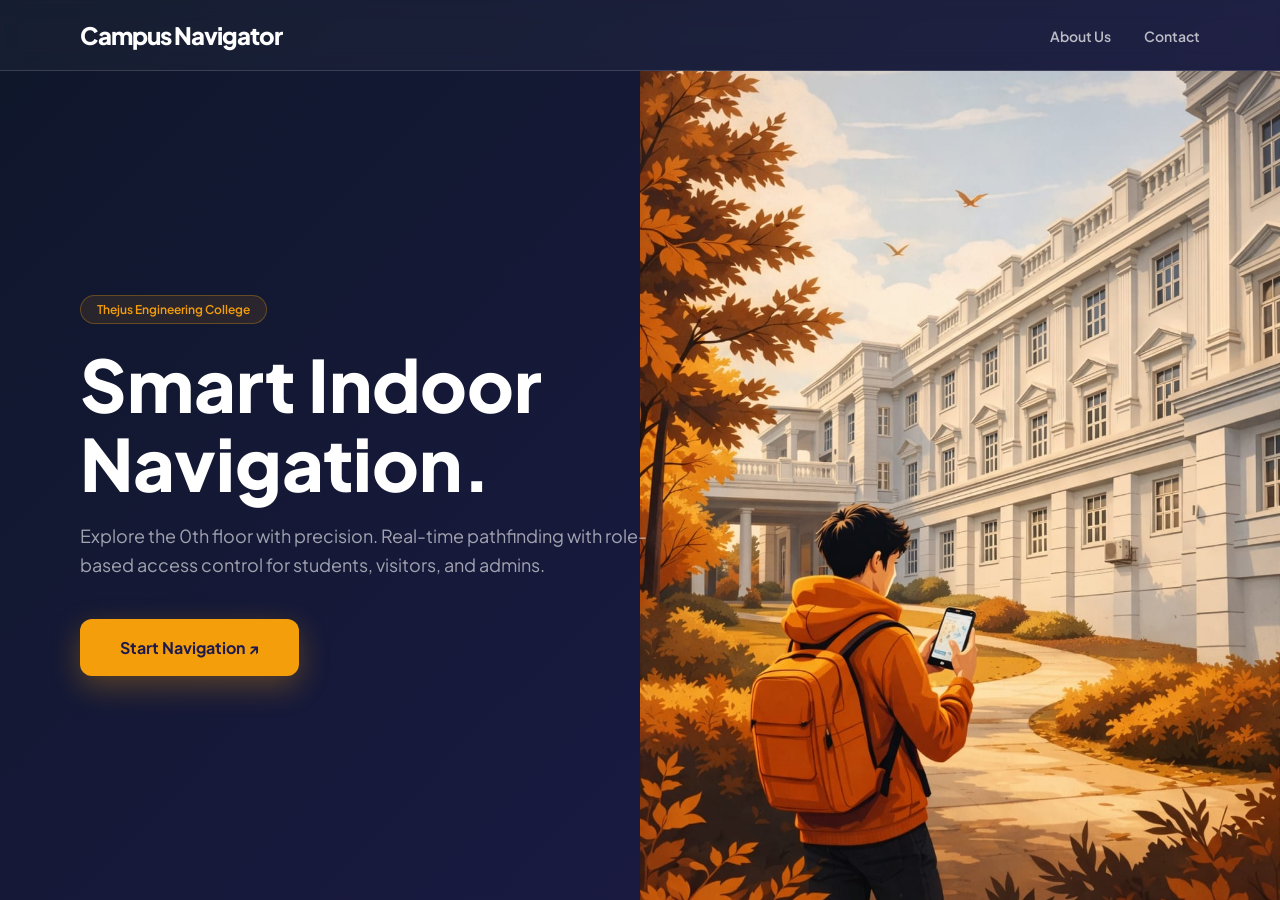
==== index.html @ ee532f64 "Initial commit: Indoor Navigation project" ====
<!DOCTYPE html>
<html lang="en">
<head>
    <meta charset="UTF-8">
    <meta name="viewport" content="width=device-width, initial-scale=1.0">
    <title>Campus Navigator | Welcome</title>
    <link href="https://fonts.googleapis.com/css2?family=Plus+Jakarta+Sans:wght@400;600;800&display=swap" rel="stylesheet">
    <style>
        :root {
            --glass: rgba(255, 255, 255, 0.07);
            --border: rgba(255, 255, 255, 0.15);
            --accent: #f59e0b;
        }
        * { margin: 0; padding: 0; box-sizing: border-box; font-family: 'Plus Jakarta Sans', sans-serif; }
        
        body {
            background: linear-gradient(135deg, #0f172a 0%, #1e1b4b 100%);
            min-height: 100vh;
            display: flex;
            flex-direction: column;
            color: white;
            overflow: hidden;
        }

        /* Top Navigation Bar */
        nav {
            display: flex;
            justify-content: space-between;
            align-items: center;
            padding: 20px 80px;
            background: rgba(255, 255, 255, 0.03);
            backdrop-filter: blur(10px);
            border-bottom: 1px solid var(--border);
            z-index: 100;
        }
        .logo { font-weight: 800; font-size: 24px; letter-spacing: -1px; }
        .nav-links button { 
            background: none;
            border: none;
            color: rgba(255,255,255,0.7); 
            cursor: pointer;
            margin-left: 30px; 
            font-size: 14px; 
            font-weight: 600;
            transition: 0.3s; 
        }
        .nav-links button:hover { color: var(--accent); }

        /* Main Content */
        .hero {
            flex: 1;
            position: relative;
            display: flex;
            align-items: center;
            padding: 0 80px;
            background: url('WhatsApp Image 2026-03-11 at 12.50.50 AM.jpeg') no-repeat center right;
            background-size: 50%;
        }
        .content { max-width: 600px; }
        .badge {
            background: rgba(245, 158, 11, 0.1);
            color: var(--accent);
            padding: 6px 16px;
            border-radius: 20px;
            font-size: 12px;
            font-weight: 600;
            display: inline-block;
            margin-bottom: 20px;
            border: 1px solid rgba(245, 158, 11, 0.3);
        }
        h1 { font-size: 72px; line-height: 1.1; font-weight: 800; margin-bottom: 20px; }
        p { color: rgba(255,255,255,0.6); font-size: 18px; margin-bottom: 40px; line-height: 1.6; }

        .btn-main {
            background: var(--accent);
            color: #1e1b4b;
            padding: 18px 40px;
            border-radius: 12px;
            text-decoration: none;
            font-weight: 700;
            display: inline-flex;
            align-items: center;
            gap: 10px;
            transition: 0.3s;
            box-shadow: 0 10px 30px rgba(245, 158, 11, 0.3);
        }
        .btn-main:hover { transform: translateY(-3px); box-shadow: 0 15px 40px rgba(245, 158, 11, 0.5); }

        /* About card overlays the image only when opened from the navigation. */
        .info-card {
            position: absolute;
            top: 50%;
            right: 6%;
            z-index: 2;
            width: min(340px, 40%);
            padding: 26px;
            border-radius: 22px;
            border: 1px solid rgba(255, 255, 255, 0.22);
            background: rgba(15, 23, 42, 0.82);
            backdrop-filter: blur(22px);
            -webkit-backdrop-filter: blur(22px);
            box-shadow: 0 22px 60px rgba(0, 0, 0, 0.42);
            opacity: 0;
            visibility: hidden;
            pointer-events: none;
            transform: translateY(calc(-50% + 12px)) scale(0.98);
            transition: opacity 220ms ease, transform 220ms ease;
        }
        .info-card.is-visible {
            opacity: 1;
            visibility: visible;
            pointer-events: auto;
            transform: translateY(-50%) scale(1);
        }
        .info-card h4 { margin-bottom: 10px; font-size: 18px; color: var(--accent); }
        .info-card p { margin-bottom: 12px; font-size: 13px; line-height: 1.65; }
        .info-card p:last-of-type { margin-bottom: 0; }
        .info-close {
            position: absolute;
            top: 12px;
            right: 12px;
            display: grid;
            width: 32px;
            height: 32px;
            place-items: center;
            border: 1px solid var(--border);
            border-radius: 50%;
            background: rgba(255,255,255,0.08);
            color: white;
            cursor: pointer;
            transition: background-color 180ms ease, transform 180ms ease;
        }
        .info-close:hover { transform: rotate(90deg); background: rgba(255,255,255,0.18); }
        .info-close:focus-visible { outline: 2px solid var(--accent); outline-offset: 3px; }
        .close-btn {
            position: absolute;
            top: 20px; right: 20px;
            background: rgba(255, 255, 255, 0.1);
            border: none; color: white;
            width: 35px; height: 35px;
            border-radius: 50%; cursor: pointer;
            font-weight: 800; transition: 0.3s;
        }
        .close-btn:hover { background: rgba(255, 0, 0, 0.4); }

        /* --- CONTACT SIDE POP-UP STYLES --- */
        .contact-overlay {
            position: fixed;
            top: 0; left: 0;
            width: 100%; height: 100%;
            background: rgba(0, 0, 0, 0.4);
            backdrop-filter: blur(8px);
            display: none; 
            justify-content: flex-end; 
            z-index: 1000;
        }
        .glass-side-popup {
            background: rgba(15, 23, 42, 0.8);
            backdrop-filter: blur(25px);
            -webkit-backdrop-filter: blur(25px);
            border-left: 1px solid rgba(255, 255, 255, 0.1);
            padding: 40px;
            width: 100%;
            max-width: 350px;
            height: 100%;
            box-shadow: -20px 0 50px rgba(0, 0, 0, 0.5);
            position: relative;
            animation: slideLeft 0.4s ease-out;
            display: flex;
            flex-direction: column;
        }
        @keyframes slideLeft {
            from { transform: translateX(100%); }
            to { transform: translateX(0); }
        }
        .glass-side-popup h2 { font-size: 24px; margin-bottom: 8px; color: var(--accent); }
        .glass-side-popup .subtitle { color: rgba(255,255,255,0.6); font-size: 14px; margin-bottom: 30px; }
        
        .team-list { list-style: none; padding: 0; }
        .team-list li { 
            color: white; 
            font-size: 16px; 
            margin-bottom: 15px; 
            display: flex; 
            align-items: center; 
            gap: 12px;
            font-weight: 600;
        }
        .team-list li span { 
            background: rgba(245, 158, 11, 0.15); 
            color: var(--accent); 
            border-radius: 50%; 
            width: 28px; 
            height: 28px; 
            display: inline-flex; 
            align-items: center; 
            justify-content: center; 
            font-size: 12px; 
            border: 1px solid rgba(245, 158, 11, 0.3);
        }

        .contact-box { 
            background: rgba(255,255,255,0.03); 
            border: 1px solid rgba(255,255,255,0.1); 
            padding: 25px; 
            border-radius: 20px; 
            text-align: center; 
            margin-top: auto; 
            margin-bottom: 20px; 
        }
        .contact-box p { margin-bottom: 8px; font-size: 13px; color: rgba(255,255,255,0.5); }
        .contact-box h3 { color: white; font-size: 22px; font-weight: 800; letter-spacing: 1px; margin: 0; }

        /* =========================================
           BULLETPROOF MOBILE FIXES
           ========================================= */
        @media (max-width: 768px) {
            body {
                overflow-y: auto !important; /* Re-enables scrolling so content doesn't cut off */
                overflow-x: hidden !important;
                display: block !important;
            }
            nav {
                padding: 15px;
                flex-direction: column;
                text-align: center;
                gap: 15px;
            }
            .nav-links button {
                margin: 0 10px;
            }
            .hero {
                padding: 40px 20px !important;
                /* Dark gradient overlay + ensuring the image covers the whole mobile screen */
                background-image: linear-gradient(rgba(15, 23, 42, 0.85), rgba(30, 27, 75, 0.95)), url('WhatsApp Image 2026-03-11 at 12.50.50 AM.jpeg') !important;
                background-size: cover !important;
                background-position: center !important;
                background-repeat: no-repeat !important;
                flex-direction: column !important;
                justify-content: center !important;
                align-items: center !important;
                min-height: 80vh !important;
            }
            .content {
                display: flex;
                flex-direction: column;
                align-items: center;
                text-align: center;
                margin: 0 auto;
                max-width: 100%;
            }
            h1 {
                font-size: 46px !important; /* Scaled down for mobile */
                line-height: 1.1;
                margin-bottom: 15px;
            }
            p {
                font-size: 16px !important;
            }
            .hero { min-height: 100vh !important; padding-bottom: 230px !important; }
            .info-card {
                position: fixed;
                top: auto;
                right: auto;
                bottom: 20px;
                left: 50%;
                width: calc(100% - 40px);
                max-width: 440px;
                padding: 20px;
                z-index: 101;
                transform: translate(-50%, 12px) scale(0.98);
            }
            .info-card.is-visible { transform: translate(-50%, 0) scale(1); }
            .glass-side-popup {
                max-width: 100% !important;
                border-left: none !important;
            }
        }
        nav { animation: site-enter-down 650ms cubic-bezier(0.2, 0.75, 0.25, 1) both; }
        .content > * { animation: site-enter-up 650ms cubic-bezier(0.2, 0.75, 0.25, 1) both; }
        .content > :nth-child(1) { animation-delay: 80ms; }
        .content > :nth-child(2) { animation-delay: 160ms; }
        .content > :nth-child(3) { animation-delay: 240ms; }
        .content > :nth-child(4) { animation-delay: 320ms; }
        .logo { transition: color 200ms ease, letter-spacing 200ms ease; }
        .logo:hover { color: var(--accent); letter-spacing: 0.2px; }
        .nav-links button, .close-btn { transition: color 200ms ease, background-color 200ms ease, transform 200ms ease; }
        .nav-links button:hover, .close-btn:hover { transform: translateY(-2px); }
        .btn-main { transition: transform 220ms ease, box-shadow 220ms ease, filter 220ms ease; }
        .btn-main:active { transform: translateY(0) scale(0.98); }
        .team-list li { animation: site-enter-up 400ms both; }
        .team-list li:nth-child(2) { animation-delay: 70ms; }
        .team-list li:nth-child(3) { animation-delay: 140ms; }
        .team-list li:nth-child(4) { animation-delay: 210ms; }
        @keyframes site-enter-up { from { opacity: 0; translate: 0 18px; } to { opacity: 1; translate: 0 0; } }
        @keyframes site-enter-down { from { opacity: 0; translate: 0 -12px; } to { opacity: 1; translate: 0 0; } }
        @media (prefers-reduced-motion: reduce) {
            *, *::before, *::after { scroll-behavior: auto !important; animation-duration: 0.01ms !important; animation-iteration-count: 1 !important; transition-duration: 0.01ms !important; }
        }
    </style>
</head>
<body>
    <nav>
        <div class="logo">Campus Navigator</div>
        <div class="nav-links">
            <button id="about-nav-button" aria-expanded="false" aria-controls="aboutInfoCard" onclick="toggleInfoCard()">About Us</button>
            <button onclick="toggleModal('contactModal')">Contact</button>
        </div>
    </nav>

    <main class="hero">
        <div class="content">
            <div class="badge">Thejus Engineering College</div>
            <h1>Smart Indoor <br>Navigation.</h1>
            <p>Explore the 0th floor with precision. Real-time pathfinding with role-based access control for students, visitors, and admins.</p>
            <a href="options.html" class="btn-main">Start Navigation ↗</a>
        </div>

        <section class="info-card" id="aboutInfoCard" aria-labelledby="about-info-title" aria-hidden="true">
            <button class="info-close" type="button" aria-label="Close About Us information" onclick="toggleInfoCard(false)">✕</button>
            <h4 id="about-info-title">About Campus Navigator</h4>
            <p><strong>The Purpose:</strong> This interactive guide helps students and visitors navigate the 0th floor of Thejus Engineering College.</p>
            <p><strong>The Technology:</strong> MapLibre GL and Dijkstra’s Algorithm find short routes between rooms, with voice guidance to make navigation easier.</p>
        </section>
    </main>

    <div class="contact-overlay" id="contactModal">
        <div class="glass-side-popup">
            <button class="close-btn" onclick="toggleModal('contactModal')" style="position: absolute; top: 20px; left: 20px; right: auto;">✕</button>
            
            <div style="margin-top: 60px;">
                <h2>Project Team</h2>
                <div class="subtitle">Mini Project Group Members</div>
                
                <ul class="team-list">
                    <li><span>1</span> Parvathy</li>
                    <li><span>2</span> Sanija</li>
                    <li><span>3</span> Shahala</li>
                    <li><span>4</span> Jyodhiradhitya</li>
                </ul>
            </div>

            <div class="contact-box">
                <p>Contact Us</p>
                <h3>📞 9188066327</h3>
            </div>
        </div>
    </div>

    <script>
        function toggleInfoCard(forceOpen) {
            const infoCard = document.getElementById('aboutInfoCard');
            const aboutButton = document.getElementById('about-nav-button');
            const shouldOpen = typeof forceOpen === 'boolean'
                ? forceOpen
                : !infoCard.classList.contains('is-visible');

            infoCard.classList.toggle('is-visible', shouldOpen);
            infoCard.setAttribute('aria-hidden', String(!shouldOpen));
            aboutButton.setAttribute('aria-expanded', String(shouldOpen));
        }

        function toggleModal(id) {
            const modal = document.getElementById(id);
            if (modal.style.display === 'flex') {
                modal.style.display = 'none';
            } else {
                modal.style.display = 'flex';
            }
        }

        // Close the contact panel when the user clicks its backdrop.
        window.onclick = function(event) {
            const contactModal = document.getElementById('contactModal');

            if (event.target == contactModal) {
                contactModal.style.display = 'none';
            }
        }
    </script>
</body>
</html>
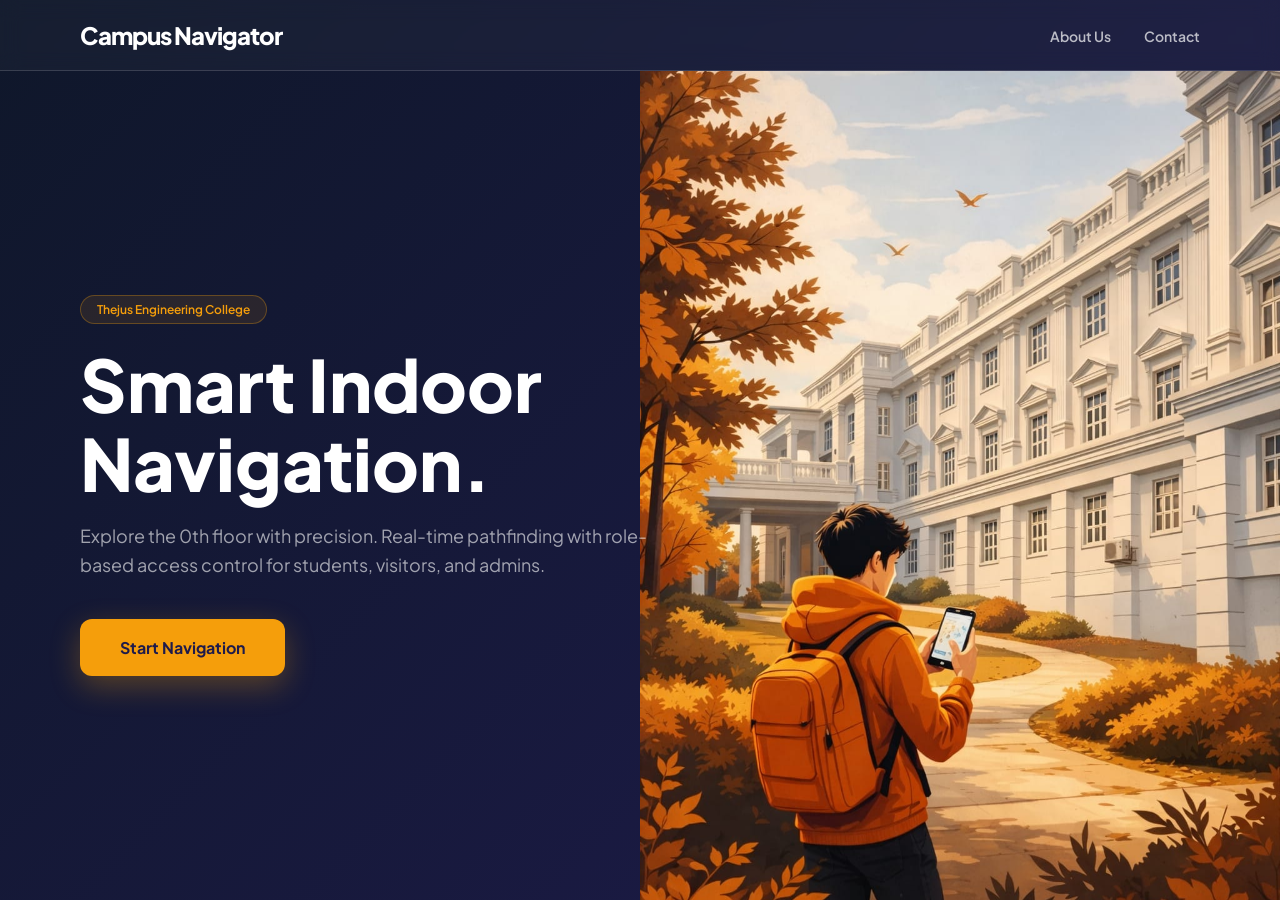
==== commit 119e3e00: "Added some css styles into this" ====
--- a/index.html
+++ b/index.html
@@ -5,299 +5,7 @@
     <meta name="viewport" content="width=device-width, initial-scale=1.0">
     <title>Campus Navigator | Welcome</title>
     <link href="https://fonts.googleapis.com/css2?family=Plus+Jakarta+Sans:wght@400;600;800&display=swap" rel="stylesheet">
-    <style>
-        :root {
-            --glass: rgba(255, 255, 255, 0.07);
-            --border: rgba(255, 255, 255, 0.15);
-            --accent: #f59e0b;
-        }
-        * { margin: 0; padding: 0; box-sizing: border-box; font-family: 'Plus Jakarta Sans', sans-serif; }
-        
-        body {
-            background: linear-gradient(135deg, #0f172a 0%, #1e1b4b 100%);
-            min-height: 100vh;
-            display: flex;
-            flex-direction: column;
-            color: white;
-            overflow: hidden;
-        }
-
-        /* Top Navigation Bar */
-        nav {
-            display: flex;
-            justify-content: space-between;
-            align-items: center;
-            padding: 20px 80px;
-            background: rgba(255, 255, 255, 0.03);
-            backdrop-filter: blur(10px);
-            border-bottom: 1px solid var(--border);
-            z-index: 100;
-        }
-        .logo { font-weight: 800; font-size: 24px; letter-spacing: -1px; }
-        .nav-links button { 
-            background: none;
-            border: none;
-            color: rgba(255,255,255,0.7); 
-            cursor: pointer;
-            margin-left: 30px; 
-            font-size: 14px; 
-            font-weight: 600;
-            transition: 0.3s; 
-        }
-        .nav-links button:hover { color: var(--accent); }
-
-        /* Main Content */
-        .hero {
-            flex: 1;
-            position: relative;
-            display: flex;
-            align-items: center;
-            padding: 0 80px;
-            background: url('WhatsApp Image 2026-03-11 at 12.50.50 AM.jpeg') no-repeat center right;
-            background-size: 50%;
-        }
-        .content { max-width: 600px; }
-        .badge {
-            background: rgba(245, 158, 11, 0.1);
-            color: var(--accent);
-            padding: 6px 16px;
-            border-radius: 20px;
-            font-size: 12px;
-            font-weight: 600;
-            display: inline-block;
-            margin-bottom: 20px;
-            border: 1px solid rgba(245, 158, 11, 0.3);
-        }
-        h1 { font-size: 72px; line-height: 1.1; font-weight: 800; margin-bottom: 20px; }
-        p { color: rgba(255,255,255,0.6); font-size: 18px; margin-bottom: 40px; line-height: 1.6; }
-
-        .btn-main {
-            background: var(--accent);
-            color: #1e1b4b;
-            padding: 18px 40px;
-            border-radius: 12px;
-            text-decoration: none;
-            font-weight: 700;
-            display: inline-flex;
-            align-items: center;
-            gap: 10px;
-            transition: 0.3s;
-            box-shadow: 0 10px 30px rgba(245, 158, 11, 0.3);
-        }
-        .btn-main:hover { transform: translateY(-3px); box-shadow: 0 15px 40px rgba(245, 158, 11, 0.5); }
-
-        /* About card overlays the image only when opened from the navigation. */
-        .info-card {
-            position: absolute;
-            top: 50%;
-            right: 6%;
-            z-index: 2;
-            width: min(340px, 40%);
-            padding: 26px;
-            border-radius: 22px;
-            border: 1px solid rgba(255, 255, 255, 0.22);
-            background: rgba(15, 23, 42, 0.82);
-            backdrop-filter: blur(22px);
-            -webkit-backdrop-filter: blur(22px);
-            box-shadow: 0 22px 60px rgba(0, 0, 0, 0.42);
-            opacity: 0;
-            visibility: hidden;
-            pointer-events: none;
-            transform: translateY(calc(-50% + 12px)) scale(0.98);
-            transition: opacity 220ms ease, transform 220ms ease;
-        }
-        .info-card.is-visible {
-            opacity: 1;
-            visibility: visible;
-            pointer-events: auto;
-            transform: translateY(-50%) scale(1);
-        }
-        .info-card h4 { margin-bottom: 10px; font-size: 18px; color: var(--accent); }
-        .info-card p { margin-bottom: 12px; font-size: 13px; line-height: 1.65; }
-        .info-card p:last-of-type { margin-bottom: 0; }
-        .info-close {
-            position: absolute;
-            top: 12px;
-            right: 12px;
-            display: grid;
-            width: 32px;
-            height: 32px;
-            place-items: center;
-            border: 1px solid var(--border);
-            border-radius: 50%;
-            background: rgba(255,255,255,0.08);
-            color: white;
-            cursor: pointer;
-            transition: background-color 180ms ease, transform 180ms ease;
-        }
-        .info-close:hover { transform: rotate(90deg); background: rgba(255,255,255,0.18); }
-        .info-close:focus-visible { outline: 2px solid var(--accent); outline-offset: 3px; }
-        .close-btn {
-            position: absolute;
-            top: 20px; right: 20px;
-            background: rgba(255, 255, 255, 0.1);
-            border: none; color: white;
-            width: 35px; height: 35px;
-            border-radius: 50%; cursor: pointer;
-            font-weight: 800; transition: 0.3s;
-        }
-        .close-btn:hover { background: rgba(255, 0, 0, 0.4); }
-
-        /* --- CONTACT SIDE POP-UP STYLES --- */
-        .contact-overlay {
-            position: fixed;
-            top: 0; left: 0;
-            width: 100%; height: 100%;
-            background: rgba(0, 0, 0, 0.4);
-            backdrop-filter: blur(8px);
-            display: none; 
-            justify-content: flex-end; 
-            z-index: 1000;
-        }
-        .glass-side-popup {
-            background: rgba(15, 23, 42, 0.8);
-            backdrop-filter: blur(25px);
-            -webkit-backdrop-filter: blur(25px);
-            border-left: 1px solid rgba(255, 255, 255, 0.1);
-            padding: 40px;
-            width: 100%;
-            max-width: 350px;
-            height: 100%;
-            box-shadow: -20px 0 50px rgba(0, 0, 0, 0.5);
-            position: relative;
-            animation: slideLeft 0.4s ease-out;
-            display: flex;
-            flex-direction: column;
-        }
-        @keyframes slideLeft {
-            from { transform: translateX(100%); }
-            to { transform: translateX(0); }
-        }
-        .glass-side-popup h2 { font-size: 24px; margin-bottom: 8px; color: var(--accent); }
-        .glass-side-popup .subtitle { color: rgba(255,255,255,0.6); font-size: 14px; margin-bottom: 30px; }
-        
-        .team-list { list-style: none; padding: 0; }
-        .team-list li { 
-            color: white; 
-            font-size: 16px; 
-            margin-bottom: 15px; 
-            display: flex; 
-            align-items: center; 
-            gap: 12px;
-            font-weight: 600;
-        }
-        .team-list li span { 
-            background: rgba(245, 158, 11, 0.15); 
-            color: var(--accent); 
-            border-radius: 50%; 
-            width: 28px; 
-            height: 28px; 
-            display: inline-flex; 
-            align-items: center; 
-            justify-content: center; 
-            font-size: 12px; 
-            border: 1px solid rgba(245, 158, 11, 0.3);
-        }
-
-        .contact-box { 
-            background: rgba(255,255,255,0.03); 
-            border: 1px solid rgba(255,255,255,0.1); 
-            padding: 25px; 
-            border-radius: 20px; 
-            text-align: center; 
-            margin-top: auto; 
-            margin-bottom: 20px; 
-        }
-        .contact-box p { margin-bottom: 8px; font-size: 13px; color: rgba(255,255,255,0.5); }
-        .contact-box h3 { color: white; font-size: 22px; font-weight: 800; letter-spacing: 1px; margin: 0; }
-
-        /* =========================================
-           BULLETPROOF MOBILE FIXES
-           ========================================= */
-        @media (max-width: 768px) {
-            body {
-                overflow-y: auto !important; /* Re-enables scrolling so content doesn't cut off */
-                overflow-x: hidden !important;
-                display: block !important;
-            }
-            nav {
-                padding: 15px;
-                flex-direction: column;
-                text-align: center;
-                gap: 15px;
-            }
-            .nav-links button {
-                margin: 0 10px;
-            }
-            .hero {
-                padding: 40px 20px !important;
-                /* Dark gradient overlay + ensuring the image covers the whole mobile screen */
-                background-image: linear-gradient(rgba(15, 23, 42, 0.85), rgba(30, 27, 75, 0.95)), url('WhatsApp Image 2026-03-11 at 12.50.50 AM.jpeg') !important;
-                background-size: cover !important;
-                background-position: center !important;
-                background-repeat: no-repeat !important;
-                flex-direction: column !important;
-                justify-content: center !important;
-                align-items: center !important;
-                min-height: 80vh !important;
-            }
-            .content {
-                display: flex;
-                flex-direction: column;
-                align-items: center;
-                text-align: center;
-                margin: 0 auto;
-                max-width: 100%;
-            }
-            h1 {
-                font-size: 46px !important; /* Scaled down for mobile */
-                line-height: 1.1;
-                margin-bottom: 15px;
-            }
-            p {
-                font-size: 16px !important;
-            }
-            .hero { min-height: 100vh !important; padding-bottom: 230px !important; }
-            .info-card {
-                position: fixed;
-                top: auto;
-                right: auto;
-                bottom: 20px;
-                left: 50%;
-                width: calc(100% - 40px);
-                max-width: 440px;
-                padding: 20px;
-                z-index: 101;
-                transform: translate(-50%, 12px) scale(0.98);
-            }
-            .info-card.is-visible { transform: translate(-50%, 0) scale(1); }
-            .glass-side-popup {
-                max-width: 100% !important;
-                border-left: none !important;
-            }
-        }
-        nav { animation: site-enter-down 650ms cubic-bezier(0.2, 0.75, 0.25, 1) both; }
-        .content > * { animation: site-enter-up 650ms cubic-bezier(0.2, 0.75, 0.25, 1) both; }
-        .content > :nth-child(1) { animation-delay: 80ms; }
-        .content > :nth-child(2) { animation-delay: 160ms; }
-        .content > :nth-child(3) { animation-delay: 240ms; }
-        .content > :nth-child(4) { animation-delay: 320ms; }
-        .logo { transition: color 200ms ease, letter-spacing 200ms ease; }
-        .logo:hover { color: var(--accent); letter-spacing: 0.2px; }
-        .nav-links button, .close-btn { transition: color 200ms ease, background-color 200ms ease, transform 200ms ease; }
-        .nav-links button:hover, .close-btn:hover { transform: translateY(-2px); }
-        .btn-main { transition: transform 220ms ease, box-shadow 220ms ease, filter 220ms ease; }
-        .btn-main:active { transform: translateY(0) scale(0.98); }
-        .team-list li { animation: site-enter-up 400ms both; }
-        .team-list li:nth-child(2) { animation-delay: 70ms; }
-        .team-list li:nth-child(3) { animation-delay: 140ms; }
-        .team-list li:nth-child(4) { animation-delay: 210ms; }
-        @keyframes site-enter-up { from { opacity: 0; translate: 0 18px; } to { opacity: 1; translate: 0 0; } }
-        @keyframes site-enter-down { from { opacity: 0; translate: 0 -12px; } to { opacity: 1; translate: 0 0; } }
-        @media (prefers-reduced-motion: reduce) {
-            *, *::before, *::after { scroll-behavior: auto !important; animation-duration: 0.01ms !important; animation-iteration-count: 1 !important; transition-duration: 0.01ms !important; }
-        }
-    </style>
+    <link rel="stylesheet" href="styles.css">
 </head>
 <body>
     <nav>
@@ -313,20 +21,20 @@
             <div class="badge">Thejus Engineering College</div>
             <h1>Smart Indoor <br>Navigation.</h1>
             <p>Explore the 0th floor with precision. Real-time pathfinding with role-based access control for students, visitors, and admins.</p>
-            <a href="options.html" class="btn-main">Start Navigation ↗</a>
+            <a href="options.html" class="btn-main">Start Navigation</a>
         </div>
 
         <section class="info-card" id="aboutInfoCard" aria-labelledby="about-info-title" aria-hidden="true">
-            <button class="info-close" type="button" aria-label="Close About Us information" onclick="toggleInfoCard(false)">✕</button>
+            <button class="info-close" type="button" aria-label="Close About Us information" onclick="toggleInfoCard(false)">âœ•</button>
             <h4 id="about-info-title">About Campus Navigator</h4>
             <p><strong>The Purpose:</strong> This interactive guide helps students and visitors navigate the 0th floor of Thejus Engineering College.</p>
-            <p><strong>The Technology:</strong> MapLibre GL and Dijkstra’s Algorithm find short routes between rooms, with voice guidance to make navigation easier.</p>
+            <p><strong>The Technology:</strong> MapLibre GL and Dijkstraâ€™s Algorithm find short routes between rooms, with voice guidance to make navigation easier.</p>
         </section>
     </main>
 
     <div class="contact-overlay" id="contactModal">
         <div class="glass-side-popup">
-            <button class="close-btn" onclick="toggleModal('contactModal')" style="position: absolute; top: 20px; left: 20px; right: auto;">✕</button>
+            <button class="close-btn" onclick="toggleModal('contactModal')" style="position: absolute; top: 20px; left: 20px; right: auto;">âœ•</button>
             
             <div style="margin-top: 60px;">
                 <h2>Project Team</h2>
@@ -342,7 +50,7 @@
 
             <div class="contact-box">
                 <p>Contact Us</p>
-                <h3>📞 9188066327</h3>
+                <h3>ðŸ“ž 9188066327</h3>
             </div>
         </div>
     </div>
--- a/styles.css
+++ b/styles.css
@@ -0,0 +1,291 @@
+        :root {
+            --glass: rgba(255, 255, 255, 0.07);
+            --border: rgba(255, 255, 255, 0.15);
+            --accent: #f59e0b;
+        }
+        * { margin: 0; padding: 0; box-sizing: border-box; font-family: 'Plus Jakarta Sans', sans-serif; }
+        
+        body {
+            background: linear-gradient(135deg, #0f172a 0%, #1e1b4b 100%);
+            min-height: 100vh;
+            display: flex;
+            flex-direction: column;
+            color: white;
+            overflow: hidden;
+        }
+
+        /* Top Navigation Bar */
+        nav {
+            display: flex;
+            justify-content: space-between;
+            align-items: center;
+            padding: 20px 80px;
+            background: rgba(255, 255, 255, 0.03);
+            backdrop-filter: blur(10px);
+            border-bottom: 1px solid var(--border);
+            z-index: 100;
+        }
+        .logo { font-weight: 800; font-size: 24px; letter-spacing: -1px; }
+        .nav-links button { 
+            background: none;
+            border: none;
+            color: rgba(255,255,255,0.7); 
+            cursor: pointer;
+            margin-left: 30px; 
+            font-size: 14px; 
+            font-weight: 600;
+            transition: 0.3s; 
+        }
+        .nav-links button:hover { color: var(--accent); }
+
+        /* Main Content */
+        .hero {
+            flex: 1;
+            position: relative;
+            display: flex;
+            align-items: center;
+            padding: 0 80px;
+            background: url('WhatsApp Image 2026-03-11 at 12.50.50 AM.jpeg') no-repeat center right;
+            background-size: 50%;
+        }
+        .content { max-width: 600px; }
+        .badge {
+            background: rgba(245, 158, 11, 0.1);
+            color: var(--accent);
+            padding: 6px 16px;
+            border-radius: 20px;
+            font-size: 12px;
+            font-weight: 600;
+            display: inline-block;
+            margin-bottom: 20px;
+            border: 1px solid rgba(245, 158, 11, 0.3);
+        }
+        h1 { font-size: 72px; line-height: 1.1; font-weight: 800; margin-bottom: 20px; }
+        p { color: rgba(255,255,255,0.6); font-size: 18px; margin-bottom: 40px; line-height: 1.6; }
+
+        .btn-main {
+            background: var(--accent);
+            color: #1e1b4b;
+            padding: 18px 40px;
+            border-radius: 12px;
+            text-decoration: none;
+            font-weight: 700;
+            display: inline-flex;
+            align-items: center;
+            gap: 10px;
+            transition: 0.3s;
+            box-shadow: 0 10px 30px rgba(245, 158, 11, 0.3);
+        }
+        .btn-main:hover { transform: translateY(-3px); box-shadow: 0 15px 40px rgba(245, 158, 11, 0.5); }
+
+        /* About card overlays the image only when opened from the navigation. */
+        .info-card {
+            position: absolute;
+            top: 50%;
+            right: 6%;
+            z-index: 2;
+            width: min(340px, 40%);
+            padding: 26px;
+            border-radius: 22px;
+            border: 1px solid rgba(255, 255, 255, 0.22);
+            background: rgba(15, 23, 42, 0.82);
+            backdrop-filter: blur(22px);
+            -webkit-backdrop-filter: blur(22px);
+            box-shadow: 0 22px 60px rgba(0, 0, 0, 0.42);
+            opacity: 0;
+            visibility: hidden;
+            pointer-events: none;
+            transform: translateY(calc(-50% + 12px)) scale(0.98);
+            transition: opacity 220ms ease, transform 220ms ease;
+        }
+        .info-card.is-visible {
+            opacity: 1;
+            visibility: visible;
+            pointer-events: auto;
+            transform: translateY(-50%) scale(1);
+        }
+        .info-card h4 { margin-bottom: 10px; font-size: 18px; color: var(--accent); }
+        .info-card p { margin-bottom: 12px; font-size: 13px; line-height: 1.65; }
+        .info-card p:last-of-type { margin-bottom: 0; }
+        .info-close {
+            position: absolute;
+            top: 12px;
+            right: 12px;
+            display: grid;
+            width: 32px;
+            height: 32px;
+            place-items: center;
+            border: 1px solid var(--border);
+            border-radius: 50%;
+            background: rgba(255,255,255,0.08);
+            color: white;
+            cursor: pointer;
+            transition: background-color 180ms ease, transform 180ms ease;
+        }
+        .info-close:hover { transform: rotate(90deg); background: rgba(255,255,255,0.18); }
+        .info-close:focus-visible { outline: 2px solid var(--accent); outline-offset: 3px; }
+        .close-btn {
+            position: absolute;
+            top: 20px; right: 20px;
+            background: rgba(255, 255, 255, 0.1);
+            border: none; color: white;
+            width: 35px; height: 35px;
+            border-radius: 50%; cursor: pointer;
+            font-weight: 800; transition: 0.3s;
+        }
+        .close-btn:hover { background: rgba(255, 0, 0, 0.4); }
+
+        /* --- CONTACT SIDE POP-UP STYLES --- */
+        .contact-overlay {
+            position: fixed;
+            top: 0; left: 0;
+            width: 100%; height: 100%;
+            background: rgba(0, 0, 0, 0.4);
+            backdrop-filter: blur(8px);
+            display: none; 
+            justify-content: flex-end; 
+            z-index: 1000;
+        }
+        .glass-side-popup {
+            background: rgba(15, 23, 42, 0.8);
+            backdrop-filter: blur(25px);
+            -webkit-backdrop-filter: blur(25px);
+            border-left: 1px solid rgba(255, 255, 255, 0.1);
+            padding: 40px;
+            width: 100%;
+            max-width: 350px;
+            height: 100%;
+            box-shadow: -20px 0 50px rgba(0, 0, 0, 0.5);
+            position: relative;
+            animation: slideLeft 0.4s ease-out;
+            display: flex;
+            flex-direction: column;
+        }
+        @keyframes slideLeft {
+            from { transform: translateX(100%); }
+            to { transform: translateX(0); }
+        }
+        .glass-side-popup h2 { font-size: 24px; margin-bottom: 8px; color: var(--accent); }
+        .glass-side-popup .subtitle { color: rgba(255,255,255,0.6); font-size: 14px; margin-bottom: 30px; }
+        
+        .team-list { list-style: none; padding: 0; }
+        .team-list li { 
+            color: white; 
+            font-size: 16px; 
+            margin-bottom: 15px; 
+            display: flex; 
+            align-items: center; 
+            gap: 12px;
+            font-weight: 600;
+        }
+        .team-list li span { 
+            background: rgba(245, 158, 11, 0.15); 
+            color: var(--accent); 
+            border-radius: 50%; 
+            width: 28px; 
+            height: 28px; 
+            display: inline-flex; 
+            align-items: center; 
+            justify-content: center; 
+            font-size: 12px; 
+            border: 1px solid rgba(245, 158, 11, 0.3);
+        }
+
+        .contact-box { 
+            background: rgba(255,255,255,0.03); 
+            border: 1px solid rgba(255,255,255,0.1); 
+            padding: 25px; 
+            border-radius: 20px; 
+            text-align: center; 
+            margin-top: auto; 
+            margin-bottom: 20px; 
+        }
+        .contact-box p { margin-bottom: 8px; font-size: 13px; color: rgba(255,255,255,0.5); }
+        .contact-box h3 { color: white; font-size: 22px; font-weight: 800; letter-spacing: 1px; margin: 0; }
+
+        /* =========================================
+           BULLETPROOF MOBILE FIXES
+           ========================================= */
+        @media (max-width: 768px) {
+            body {
+                overflow-y: auto !important; /* Re-enables scrolling so content doesn't cut off */
+                overflow-x: hidden !important;
+                display: block !important;
+            }
+            nav {
+                padding: 15px;
+                flex-direction: column;
+                text-align: center;
+                gap: 15px;
+            }
+            .nav-links button {
+                margin: 0 10px;
+            }
+            .hero {
+                padding: 40px 20px !important;
+                /* Dark gradient overlay + ensuring the image covers the whole mobile screen */
+                background-image: linear-gradient(rgba(15, 23, 42, 0.85), rgba(30, 27, 75, 0.95)), url('WhatsApp Image 2026-03-11 at 12.50.50 AM.jpeg') !important;
+                background-size: cover !important;
+                background-position: center !important;
+                background-repeat: no-repeat !important;
+                flex-direction: column !important;
+                justify-content: center !important;
+                align-items: center !important;
+                min-height: 80vh !important;
+            }
+            .content {
+                display: flex;
+                flex-direction: column;
+                align-items: center;
+                text-align: center;
+                margin: 0 auto;
+                max-width: 100%;
+            }
+            h1 {
+                font-size: 46px !important; /* Scaled down for mobile */
+                line-height: 1.1;
+                margin-bottom: 15px;
+            }
+            p {
+                font-size: 16px !important;
+            }
+            .hero { min-height: 100vh !important; padding-bottom: 230px !important; }
+            .info-card {
+                position: fixed;
+                top: auto;
+                right: auto;
+                bottom: 20px;
+                left: 50%;
+                width: calc(100% - 40px);
+                max-width: 440px;
+                padding: 20px;
+                z-index: 101;
+                transform: translate(-50%, 12px) scale(0.98);
+            }
+            .info-card.is-visible { transform: translate(-50%, 0) scale(1); }
+            .glass-side-popup {
+                max-width: 100% !important;
+                border-left: none !important;
+            }
+        }
+        nav { animation: site-enter-down 650ms cubic-bezier(0.2, 0.75, 0.25, 1) both; }
+        .content > * { animation: site-enter-up 650ms cubic-bezier(0.2, 0.75, 0.25, 1) both; }
+        .content > :nth-child(1) { animation-delay: 80ms; }
+        .content > :nth-child(2) { animation-delay: 160ms; }
+        .content > :nth-child(3) { animation-delay: 240ms; }
+        .content > :nth-child(4) { animation-delay: 320ms; }
+        .logo { transition: color 200ms ease, letter-spacing 200ms ease; }
+        .logo:hover { color: var(--accent); letter-spacing: 0.2px; }
+        .nav-links button, .close-btn { transition: color 200ms ease, background-color 200ms ease, transform 200ms ease; }
+        .nav-links button:hover, .close-btn:hover { transform: translateY(-2px); }
+        .btn-main { transition: transform 220ms ease, box-shadow 220ms ease, filter 220ms ease; }
+        .btn-main:active { transform: translateY(0) scale(0.98); }
+        .team-list li { animation: site-enter-up 400ms both; }
+        .team-list li:nth-child(2) { animation-delay: 70ms; }
+        .team-list li:nth-child(3) { animation-delay: 140ms; }
+        .team-list li:nth-child(4) { animation-delay: 210ms; }
+        @keyframes site-enter-up { from { opacity: 0; translate: 0 18px; } to { opacity: 1; translate: 0 0; } }
+        @keyframes site-enter-down { from { opacity: 0; translate: 0 -12px; } to { opacity: 1; translate: 0 0; } }
+        @media (prefers-reduced-motion: reduce) {
+            *, *::before, *::after { scroll-behavior: auto !important; animation-duration: 0.01ms !important; animation-iteration-count: 1 !important; transition-duration: 0.01ms !important; }
+        }
